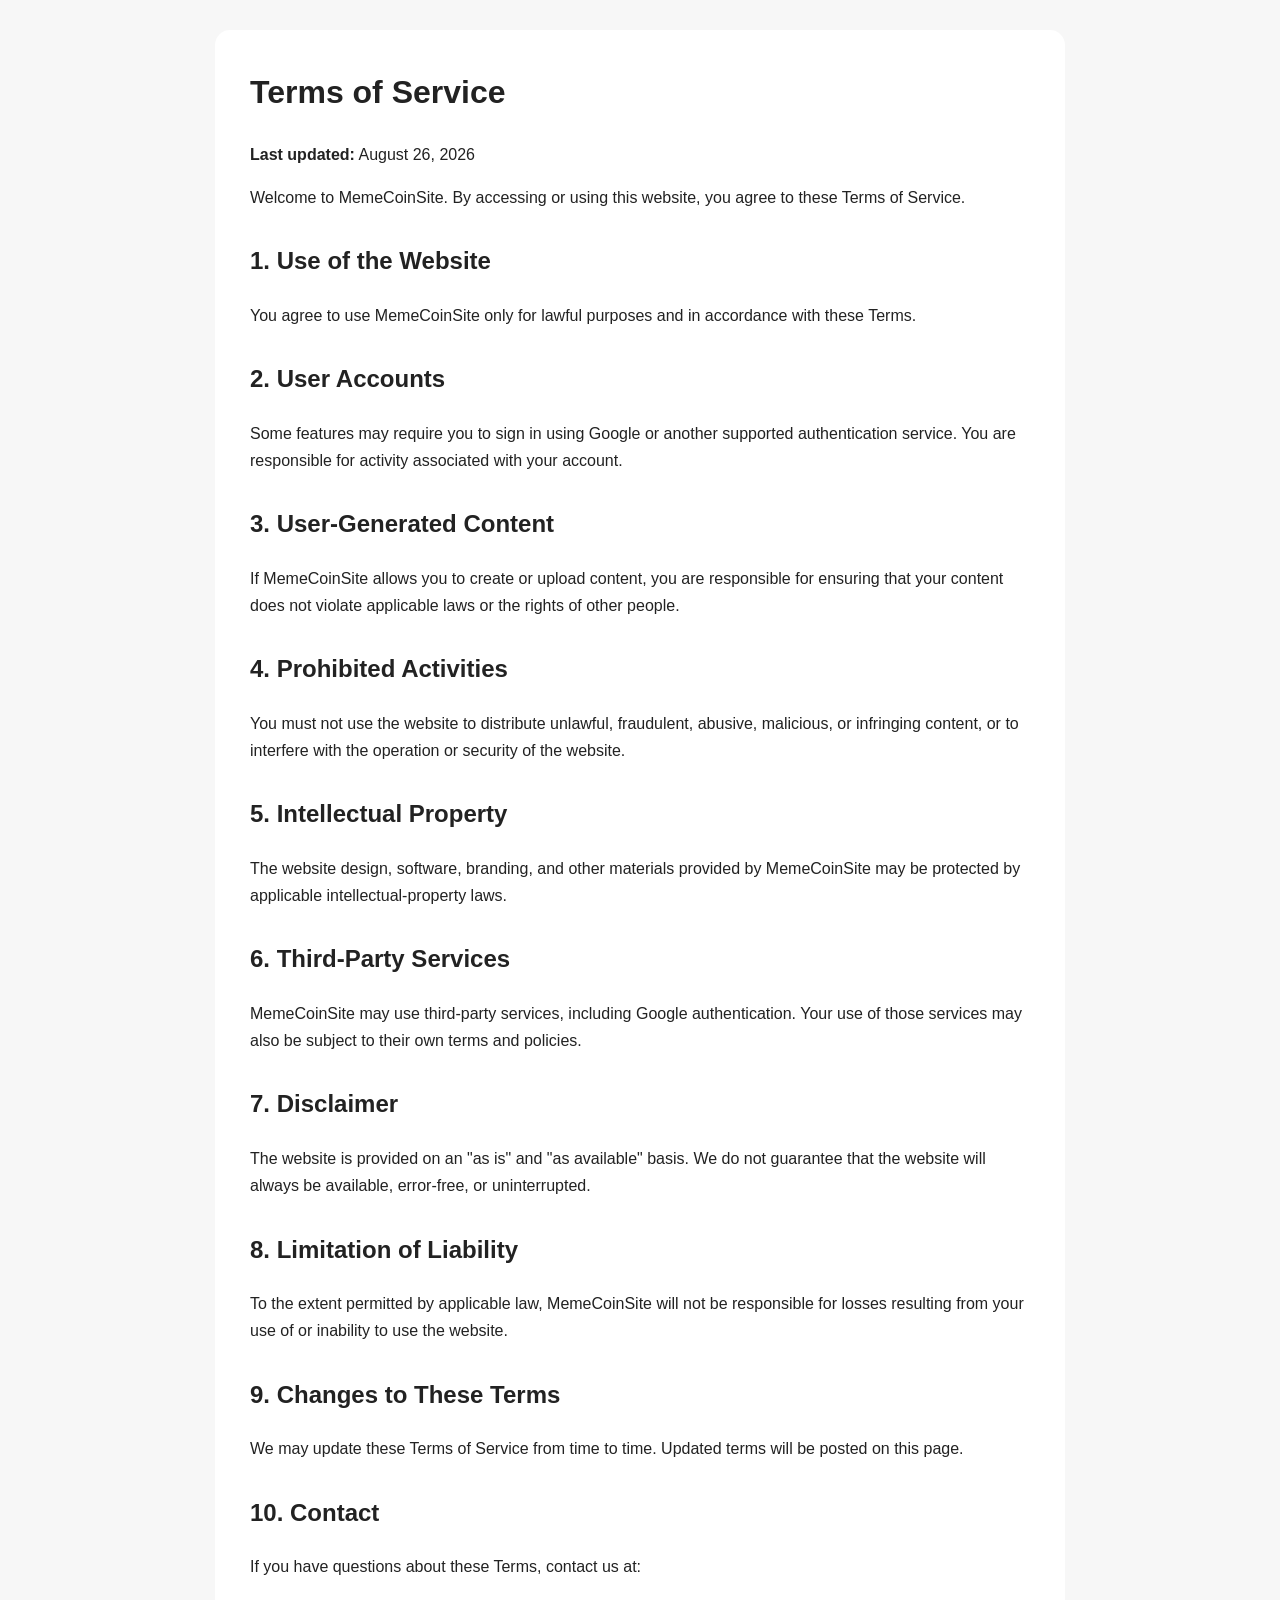
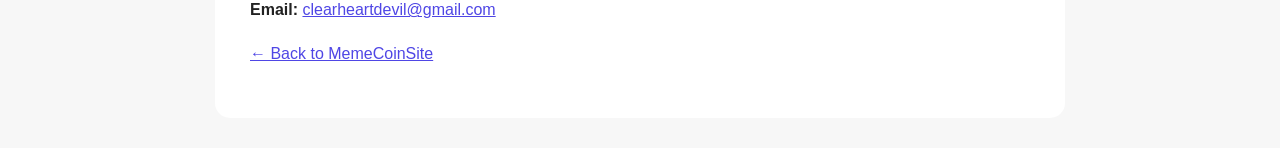
==== terms.html @ c1110abc "Create terms.html" ====
<!DOCTYPE html>
<html lang="en">
<head>
    <meta charset="UTF-8">
    <meta name="viewport" content="width=device-width, initial-scale=1.0">
    <title>Terms of Service - MemeCoinSite</title>

    <style>
        body {
            font-family: Arial, sans-serif;
            line-height: 1.7;
            max-width: 850px;
            margin: 0 auto;
            padding: 30px 20px;
            color: #222;
            background: #f7f7f7;
        }

        .container {
            background: white;
            padding: 35px;
            border-radius: 15px;
        }

        h1 {
            margin-top: 0;
        }

        h2 {
            margin-top: 30px;
        }

        a {
            color: #4f46e5;
        }
    </style>
</head>

<body>

<div class="container">

    <h1>Terms of Service</h1>

    <p><strong>Last updated:</strong> August 26, 2026</p>

    <p>
        Welcome to MemeCoinSite. By accessing or using this website,
        you agree to these Terms of Service.
    </p>

    <h2>1. Use of the Website</h2>

    <p>
        You agree to use MemeCoinSite only for lawful purposes and in
        accordance with these Terms.
    </p>

    <h2>2. User Accounts</h2>

    <p>
        Some features may require you to sign in using Google or another
        supported authentication service. You are responsible for activity
        associated with your account.
    </p>

    <h2>3. User-Generated Content</h2>

    <p>
        If MemeCoinSite allows you to create or upload content, you are
        responsible for ensuring that your content does not violate
        applicable laws or the rights of other people.
    </p>

    <h2>4. Prohibited Activities</h2>

    <p>
        You must not use the website to distribute unlawful, fraudulent,
        abusive, malicious, or infringing content, or to interfere with
        the operation or security of the website.
    </p>

    <h2>5. Intellectual Property</h2>

    <p>
        The website design, software, branding, and other materials
        provided by MemeCoinSite may be protected by applicable
        intellectual-property laws.
    </p>

    <h2>6. Third-Party Services</h2>

    <p>
        MemeCoinSite may use third-party services, including Google
        authentication. Your use of those services may also be subject
        to their own terms and policies.
    </p>

    <h2>7. Disclaimer</h2>

    <p>
        The website is provided on an "as is" and "as available" basis.
        We do not guarantee that the website will always be available,
        error-free, or uninterrupted.
    </p>

    <h2>8. Limitation of Liability</h2>

    <p>
        To the extent permitted by applicable law, MemeCoinSite will not
        be responsible for losses resulting from your use of or inability
        to use the website.
    </p>

    <h2>9. Changes to These Terms</h2>

    <p>
        We may update these Terms of Service from time to time.
        Updated terms will be posted on this page.
    </p>

    <h2>10. Contact</h2>

    <p>
        If you have questions about these Terms, contact us at:
    </p>

    <p>
        <strong>Email:</strong>
        <a href="mailto:clearheartdevil@gmail.com">
            clearheartdevil@gmail.com
        </a>
    </p>

    <p>
        <a href="index.html">← Back to MemeCoinSite</a>
    </p>

</div>

</body>
</html>
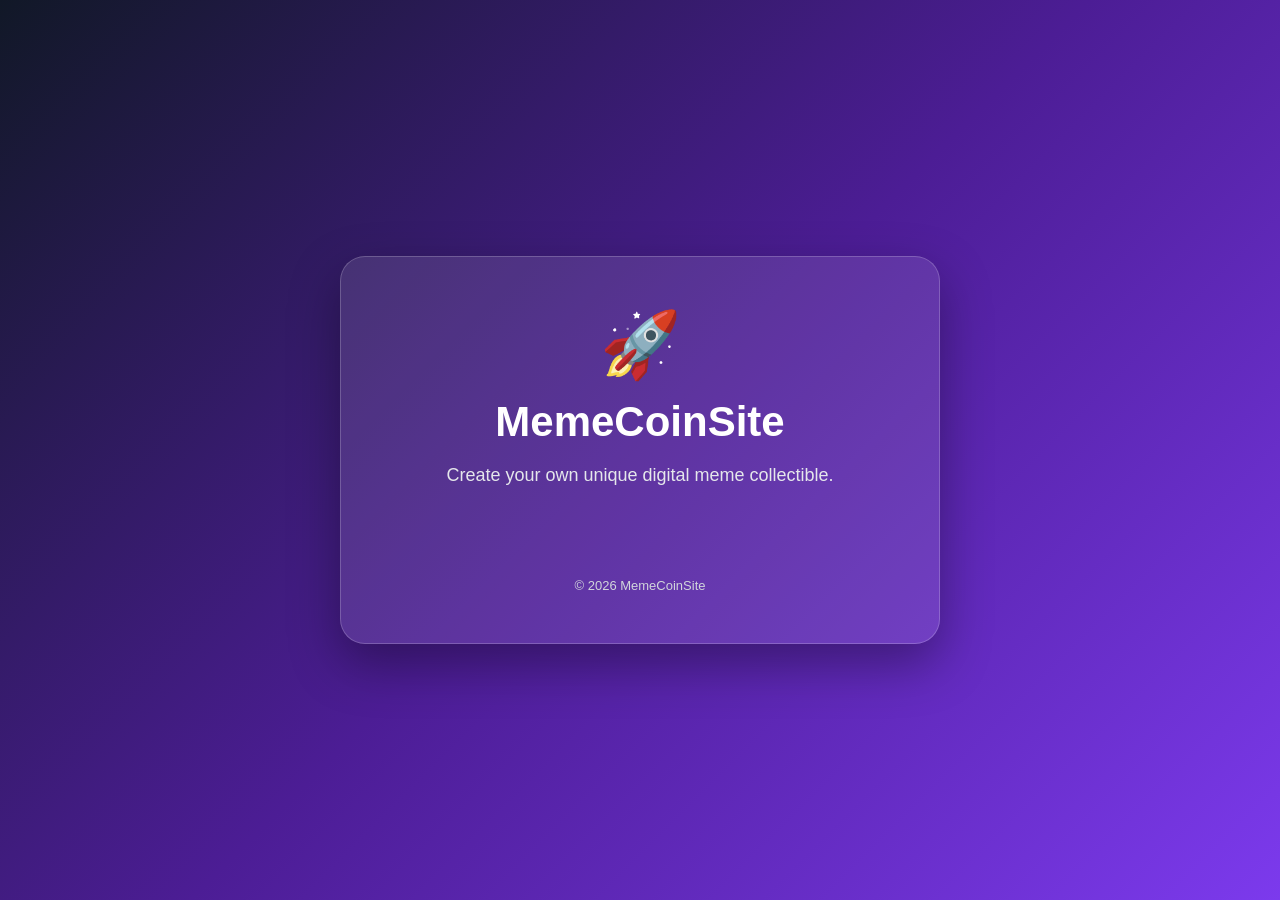
==== commit 9fa5887d: "Update terms.html" ====
--- a/terms.html
+++ b/terms.html
@@ -3,140 +3,131 @@
 <head>
     <meta charset="UTF-8">
     <meta name="viewport" content="width=device-width, initial-scale=1.0">
-    <title>Terms of Service - MemeCoinSite</title>
+
+    <title>MemeCoinSite</title>
+
+    <!-- Google Identity Services -->
+    <script src="https://accounts.google.com/gsi/client" async defer></script>
 
     <style>
+        * {
+            box-sizing: border-box;
+            margin: 0;
+            padding: 0;
+        }
+
         body {
+            min-height: 100vh;
+            display: flex;
+            align-items: center;
+            justify-content: center;
             font-family: Arial, sans-serif;
-            line-height: 1.7;
-            max-width: 850px;
-            margin: 0 auto;
-            padding: 30px 20px;
-            color: #222;
-            background: #f7f7f7;
+            color: white;
+            text-align: center;
+            background: linear-gradient(135deg, #111827, #4c1d95, #7c3aed);
         }
 
         .container {
-            background: white;
-            padding: 35px;
-            border-radius: 15px;
+            width: 90%;
+            max-width: 600px;
+            padding: 50px 30px;
+            border-radius: 25px;
+            background: rgba(255, 255, 255, 0.10);
+            border: 1px solid rgba(255, 255, 255, 0.20);
+            box-shadow: 0 20px 50px rgba(0, 0, 0, 0.35);
+        }
+
+        .logo {
+            font-size: 65px;
+            margin-bottom: 15px;
         }
 
         h1 {
-            margin-top: 0;
+            font-size: 42px;
+            margin-bottom: 15px;
         }
 
-        h2 {
-            margin-top: 30px;
+        .subtitle {
+            color: #e5e7eb;
+            font-size: 18px;
+            line-height: 1.6;
+            margin-bottom: 30px;
         }
 
-        a {
-            color: #4f46e5;
+        #g_id_signin {
+            display: flex;
+            justify-content: center;
+            margin-top: 20px;
+        }
+
+        #status {
+            margin-top: 25px;
+            min-height: 24px;
+            color: #d1fae5;
+            font-size: 15px;
+        }
+
+        .footer {
+            margin-top: 35px;
+            color: #d1d5db;
+            font-size: 13px;
         }
     </style>
 </head>
 
 <body>
 
-<div class="container">
+    <div class="container">
 
-    <h1>Terms of Service</h1>
+        <div class="logo">🚀</div>
 
-    <p><strong>Last updated:</strong> August 26, 2026</p>
+        <h1>MemeCoinSite</h1>
 
-    <p>
-        Welcome to MemeCoinSite. By accessing or using this website,
-        you agree to these Terms of Service.
-    </p>
+        <p class="subtitle">
+            Create your own unique digital meme collectible.
+        </p>
 
-    <h2>1. Use of the Website</h2>
+        <!-- Real Google Sign-In -->
+        <div
+            id="g_id_onload"
+            data-client_id="564623769013-gn2njhia3plqahbid5ue9dvufitsofh0.apps.googleusercontent.com"
+            data-callback="handleCredentialResponse"
+            data-auto_prompt="false">
+        </div>
 
-    <p>
-        You agree to use MemeCoinSite only for lawful purposes and in
-        accordance with these Terms.
-    </p>
+        <div
+            class="g_id_signin"
+            data-type="standard"
+            data-size="large"
+            data-theme="outline"
+            data-text="signin_with"
+            data-shape="rectangular"
+            data-logo_alignment="left">
+        </div>
 
-    <h2>2. User Accounts</h2>
+        <div id="status"></div>
 
-    <p>
-        Some features may require you to sign in using Google or another
-        supported authentication service. You are responsible for activity
-        associated with your account.
-    </p>
+        <div class="footer">
+            © 2026 MemeCoinSite
+        </div>
 
-    <h2>3. User-Generated Content</h2>
+    </div>
 
-    <p>
-        If MemeCoinSite allows you to create or upload content, you are
-        responsible for ensuring that your content does not violate
-        applicable laws or the rights of other people.
-    </p>
+    <script>
+        function handleCredentialResponse(response) {
+            const status = document.getElementById("status");
 
-    <h2>4. Prohibited Activities</h2>
-
-    <p>
-        You must not use the website to distribute unlawful, fraudulent,
-        abusive, malicious, or infringing content, or to interfere with
-        the operation or security of the website.
-    </p>
-
-    <h2>5. Intellectual Property</h2>
-
-    <p>
-        The website design, software, branding, and other materials
-        provided by MemeCoinSite may be protected by applicable
-        intellectual-property laws.
-    </p>
-
-    <h2>6. Third-Party Services</h2>
-
-    <p>
-        MemeCoinSite may use third-party services, including Google
-        authentication. Your use of those services may also be subject
-        to their own terms and policies.
-    </p>
-
-    <h2>7. Disclaimer</h2>
-
-    <p>
-        The website is provided on an "as is" and "as available" basis.
-        We do not guarantee that the website will always be available,
-        error-free, or uninterrupted.
-    </p>
-
-    <h2>8. Limitation of Liability</h2>
-
-    <p>
-        To the extent permitted by applicable law, MemeCoinSite will not
-        be responsible for losses resulting from your use of or inability
-        to use the website.
-    </p>
-
-    <h2>9. Changes to These Terms</h2>
-
-    <p>
-        We may update these Terms of Service from time to time.
-        Updated terms will be posted on this page.
-    </p>
-
-    <h2>10. Contact</h2>
-
-    <p>
-        If you have questions about these Terms, contact us at:
-    </p>
-
-    <p>
-        <strong>Email:</strong>
-        <a href="mailto:clearheartdevil@gmail.com">
-            clearheartdevil@gmail.com
-        </a>
-    </p>
-
-    <p>
-        <a href="index.html">← Back to MemeCoinSite</a>
-    </p>
-
-</div>
+            if (response && response.credential) {
+                status.textContent =
+                    "✅ Google Sign-In successful!";
+                
+                console.log("Google credential received.");
+            } else {
+                status.textContent =
+                    "❌ Sign-In failed. Please try again.";
+            }
+        }
+    </script>
 
 </body>
 </html>
